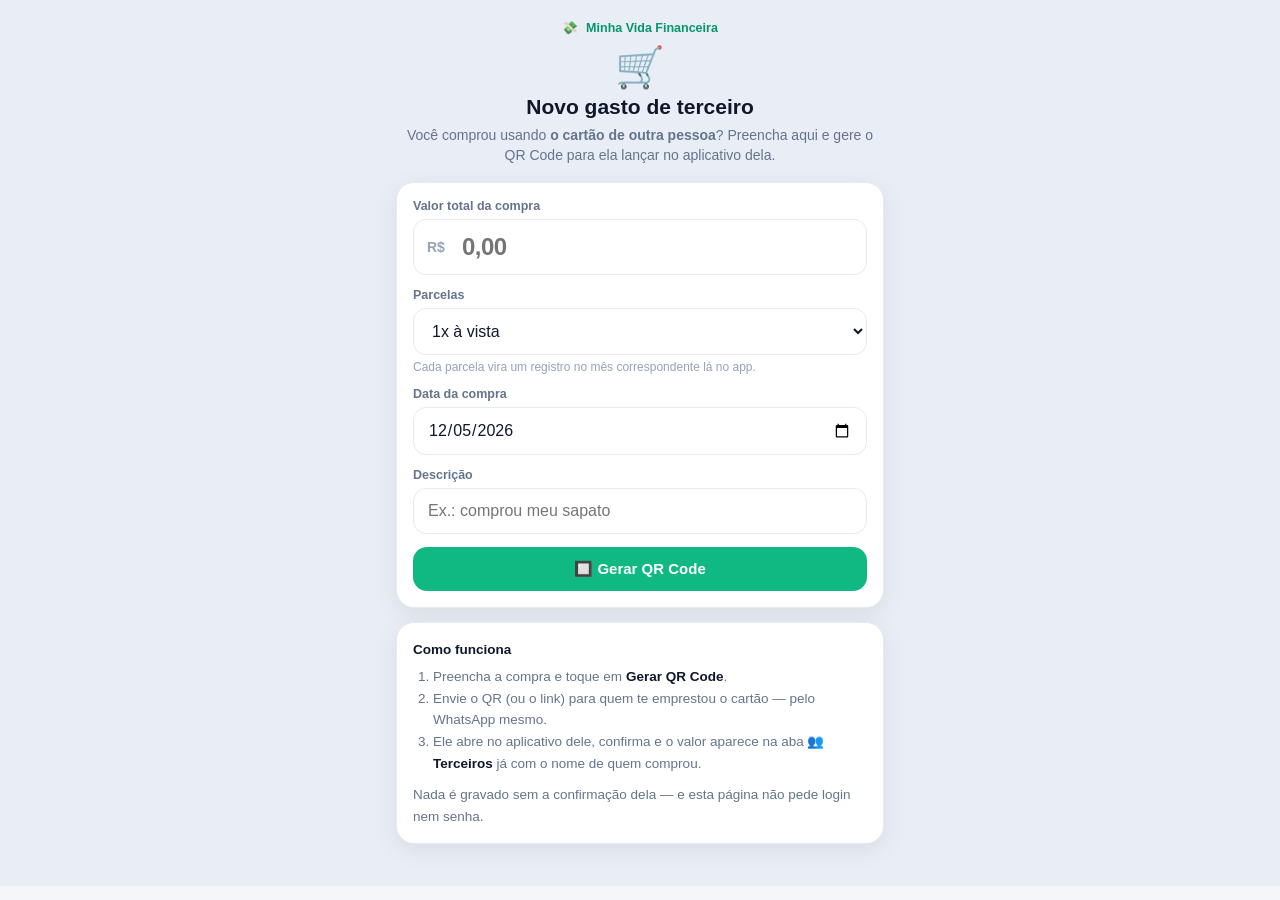
==== terceiro.html @ 0af7c358 "v1.9.0: gasto de terceiro por QR Code ou link Pagina publica terceiro.html gera QR/link com valor, p" ====
<!DOCTYPE html>
<html lang="pt-BR">
<head>
<meta charset="utf-8">
<!-- interactive-widget: teclado não cobre o formulário -->
<meta name="viewport" content="width=device-width, initial-scale=1, viewport-fit=cover, maximum-scale=1, interactive-widget=resizes-content">
<meta name="color-scheme" content="light">
<meta name="theme-color" content="#10b981">
<meta name="robots" content="noindex, nofollow">
<meta name="description" content="Gere o QR Code de um gasto feito no cartão de outra pessoa para ela lançar no app dela.">
<title>Novo gasto de terceiro · Minha Vida Financeira</title>
<link rel="icon" href="icon.svg" type="image/svg+xml">
<link rel="apple-touch-icon" href="apple-touch-icon.png">
<link rel="stylesheet" href="styles.css">
<style>
  /* página pública (sem login) — coluna única estilo app */
  #tg { max-width: 520px; margin: 0 auto; padding: 20px 16px calc(env(safe-area-inset-bottom, 0px) + 30px); }
  #tg .hd { text-align: center; margin-bottom: 16px; }
  #tg .hd .big { font-size: 40px; line-height: 1; }
  #tg .hd h1 { font-size: 21px; margin: 8px 0 6px; }
  #tg .hd p { font-size: 14px; color: var(--ink-2); margin: 0; line-height: 1.45; }
  #tg .card + .card { margin-top: 14px; }
  #tg .qr-img { text-align: center; padding: 6px 0 2px; }
  #tg .qr-img img { width: 100%; max-width: 250px; height: auto; image-rendering: pixelated; border-radius: 12px; }
  #tg .qr-resumo { text-align: center; font-weight: 700; margin: 6px 0 12px; }
  #tg .qr-btns { display: grid; gap: 9px; }
  #tg .qr-btns .btn { width: 100%; text-decoration: none; text-align: center; display: block; }
  #tg .passos { font-size: 13.5px; color: var(--ink-2); line-height: 1.6; }
  #tg .passos b { color: var(--ink); }
  #tg .passos ol { margin: 6px 0 0; padding-left: 20px; }
  #tg .sec-title { font-size: 13px; font-weight: 800; color: var(--ink-2); text-transform: uppercase; letter-spacing: .4px; margin-bottom: 8px; }
  #tg .topo { display: flex; align-items: center; gap: 8px; justify-content: center; font-size: 12.5px; color: var(--ink-3); margin-bottom: 12px; }
  #tg .topo a { color: var(--brand-d); text-decoration: none; font-weight: 700; }
  #tg .ok { color: var(--brand-d); font-weight: 700; text-align: center; font-size: 13.5px; margin-top: 8px; min-height: 18px; }
</style>
</head>
<body>
<main id="tg">

  <div class="topo">💸 <a href="./">Minha Vida Financeira</a></div>

  <div class="hd">
    <div class="big">🛒</div>
    <h1>Novo gasto de terceiro</h1>
    <p>Você comprou usando <b>o cartão de outra pessoa</b>? Preencha aqui e gere o QR Code
       para ela lançar no aplicativo dela.</p>
  </div>

  <div class="card" style="padding:16px">
    <form id="tgForm">
      <div class="field">
        <label id="tgAmtLabel" for="v">Valor total da compra</label>
        <div class="amount-wrap"><span class="cur">R$</span>
          <input id="v" name="v" inputmode="decimal" placeholder="0,00" autocomplete="off" required>
        </div>
      </div>

      <div class="field">
        <label for="p">Parcelas</label>
        <select id="p" name="p"></select>
        <div class="seg seg-vmode" id="vmField" hidden>
          <label class="s-tot"><input type="radio" name="vmode" value="total" checked><span>Valor total</span></label>
          <label class="s-pc"><input type="radio" name="vmode" value="parc"><span>Valor da parcela</span></label>
        </div>
        <div class="hint strong" id="prev"></div>
        <div class="hint">Cada parcela vira um registro no mês correspondente lá no app.</div>
      </div>

      <div class="field">
        <label for="dt">Data da compra</label>
        <input type="date" id="dt" name="dt">
      </div>

      <div class="field">
        <label for="d">Descrição</label>
        <input id="d" name="d" maxlength="80" placeholder="Ex.: comprou meu sapato" autocomplete="off">
      </div>

      <button class="btn" type="submit" style="width:100%">🔲 Gerar QR Code</button>
    </form>
  </div>

  <div class="card" id="qrBox" hidden style="padding:16px">
    <div class="sec-title">QR Code gerado</div>
    <div class="qr-img" id="qrImg"></div>
    <div class="qr-resumo" id="qrResumo"></div>
    <div class="field"><label for="qrLinkOut">Link gerado</label>
      <input id="qrLinkOut" readonly value=""></div>
    <div class="qr-btns">
      <button class="btn" id="btShare" type="button">📤 Compartilhar</button>
      <button class="btn ghost" id="btZap" type="button">🟢 Enviar no WhatsApp</button>
      <button class="btn ghost" id="btCopy" type="button">📋 Copiar link</button>
      <a class="btn ghost" id="btSave" download="gasto-terceiro.png" href="#">⬇️ Salvar imagem do QR</a>
    </div>
    <div class="ok" id="qrOk"></div>
    <div class="hint" style="margin-top:10px">A pessoa aponta a câmera (ou abre o link), o aplicativo
      abre sozinho mostrando os dados e ela só confirma.</div>
  </div>

  <div class="card passos" style="padding:16px">
    <b>Como funciona</b>
    <ol>
      <li>Preencha a compra e toque em <b>Gerar QR Code</b>.</li>
      <li>Envie o QR (ou o link) para quem te emprestou o cartão — pelo WhatsApp mesmo.</li>
      <li>Ele abre no aplicativo dele, confirma e o valor aparece na aba
          <b>👥 Terceiros</b> já com o nome de quem comprou.</li>
    </ol>
    <div style="margin-top:10px">Nada é gravado sem a confirmação dela — e esta página não pede
      login nem senha.</div>
  </div>

</main>

<script src="qrcode.js"></script>
<script>
(function () {
  "use strict";

  /* mesma regra do app: dinheiro é SEMPRE inteiro em centavos */
  function parseMoney(s) {
    s = String(s == null ? "" : s).trim().replace(/R\$\s?/g, "");
    if (!s) return 0;
    if (s.includes(",")) s = s.replace(/\./g, "").replace(",", ".");
    s = s.replace(/[^\d.\-]/g, "");
    var n = parseFloat(s);
    return isNaN(n) ? 0 : Math.round(n * 100);
  }
  function fmt(cents) {
    return (cents / 100).toLocaleString("pt-BR", { style: "currency", currency: "BRL" });
  }
  function hoje() { return new Date().toISOString().slice(0, 10); }
  function dataBR(iso) {
    if (!/^\d{4}-\d{2}-\d{2}$/.test(iso || "")) return "";
    var p = iso.split("-");
    return p[2] + "/" + p[1] + "/" + p[0];
  }

  /* link do app dono dos dados: esta mesma página, sem "terceiro.html" */
  function baseApp() {
    return location.href.split("#")[0].split("?")[0].replace(/terceiro\.html$/, "");
  }

  var $ = function (s) { return document.querySelector(s); };
  var v = $("#v"), p = $("#p"), dt = $("#dt"), d = $("#d");
  var vmField = $("#vmField"), prev = $("#prev"), amtLabel = $("#tgAmtLabel");

  /* 1x a 24x — mesmo texto do app */
  var opts = "";
  for (var n = 1; n <= 24; n++) {
    opts += '<option value="' + n + '">' + n + "x " + (n > 1 ? "(mês a mês)" : "à vista") + "</option>";
  }
  p.innerHTML = opts;
  dt.value = hoje();

  function modo() {
    var r = document.querySelector('input[name="vmode"]:checked');
    return vmField.hidden ? "total" : (r ? r.value : "total");
  }
  function totalCents() {
    var bruto = parseMoney(v.value);
    var n = Number(p.value) || 1;
    if (n > 1 && modo() === "parc") return bruto * n;
    return bruto;
  }

  /* prévia idêntica à do aplicativo */
  function sync() {
    var n = Number(p.value) || 1;
    vmField.hidden = !(n > 1);
    amtLabel.textContent = n > 1 && modo() === "parc" ? "Valor da parcela" : "Valor total da compra";
    var bruto = parseMoney(v.value);
    if (!(n > 1)) { prev.textContent = ""; return; }
    if (modo() === "total") {
      var unit = Math.floor(bruto / n), resto = bruto - unit * n;
      prev.textContent = !bruto
        ? "Informe o total da compra — ele é dividido em " + n + "x"
        : n + "x de " + fmt(unit) + (resto ? " a " + fmt(unit + 1) : "") + " = " + fmt(bruto);
    } else {
      prev.textContent = !bruto ? "Informe o valor de cada parcela"
        : "Total da compra: " + fmt(bruto * n);
    }
  }
  v.addEventListener("input", sync);
  p.addEventListener("change", sync);
  document.addEventListener("change", function (e) {
    if (e.target && e.target.name === "vmode") sync();
  });
  sync();

  /* ---------------- QR ---------------- */
  var linkAtual = "", textoAtual = "", qrObj = null;

  function resumo(total, n, iso, desc) {
    return (desc ? desc + " · " : "") + fmt(total) + (n > 1 ? " em " + n + "x" : "") +
           " · " + dataBR(iso);
  }

  $("#tgForm").addEventListener("submit", function (e) {
    e.preventDefault();
    var total = totalCents();
    if (!(total > 0)) { v.focus(); return; }
    var n = Number(p.value) || 1;
    var iso = dt.value || hoje();
    var desc = String(d.value || "").trim().slice(0, 80);

    var qs = "?v=" + total + "&dt=" + encodeURIComponent(iso) +
             "&p=" + n + (desc ? "&d=" + encodeURIComponent(desc) : "");
    linkAtual = baseApp() + "#/receber" + qs;
    textoAtual = "Gasto de terceiro: " + resumo(total, n, iso, desc);

    try {
      qrObj = qrcode(0, "M");
      qrObj.addData(linkAtual);
      qrObj.make();
      $("#qrImg").innerHTML = qrObj.createImgTag(6, 10, "QR Code do gasto");
      $("#btSave").href = qrObj.createDataURL(10, 12);
    } catch (err) {
      $("#qrImg").innerHTML = "";
      $("#btSave").href = "#";
    }

    $("#qrResumo").textContent = resumo(total, n, iso, desc);
    $("#qrLinkOut").value = linkAtual;
    $("#qrBox").hidden = false;
    $("#qrOk").textContent = "";
    $("#qrBox").scrollIntoView({ behavior: "smooth", block: "start" });
  });

  function copiar(txt, ok) {
    var done = function () { $("#qrOk").textContent = ok; };
    if (navigator.clipboard && navigator.clipboard.writeText) {
      navigator.clipboard.writeText(txt).then(done, function () { reserva(txt, done); });
    } else reserva(txt, done);
  }
  function reserva(txt, done) {
    var ta = document.createElement("textarea");
    ta.value = txt;
    ta.style.cssText = "position:fixed;top:-999px;opacity:0";
    document.body.appendChild(ta);
    ta.select();
    try { document.execCommand("copy"); done(); } catch (e) { $("#qrOk").textContent = "Copie manualmente: " + txt; }
    document.body.removeChild(ta);
  }

  $("#btShare").addEventListener("click", function () {
    if (navigator.share) {
      navigator.share({ title: "Gasto de terceiro", text: textoAtual, url: linkAtual })
        .catch(function () {});
    } else {
      copiar(textoAtual + " " + linkAtual, "Link copiado ✓ — mande no WhatsApp");
    }
  });
  $("#btZap").addEventListener("click", function () {
    location.href = "https://wa.me/?text=" + encodeURIComponent(textoAtual + "\n" + linkAtual);
  });
  $("#btCopy").addEventListener("click", function () {
    copiar(linkAtual, "Link copiado ✓");
  });
  /* baixa a imagem do QR — o gerador devolve GIF, então converte em PNG
     (canvas não é bloqueado por data URL); se falhar, baixa o original */
  $("#btSave").addEventListener("click", function (e) {
    var gif = this.getAttribute("href");
    if (!gif || gif === "#") return e.preventDefault();
    e.preventDefault();
    var baixar = function (url, nome) {
      var a = document.createElement("a");
      a.href = url;
      a.download = nome;
      document.body.appendChild(a);
      a.click();
      document.body.removeChild(a);
    };
    var im = new Image();
    im.onload = function () {
      try {
        var cv = document.createElement("canvas");
        cv.width = im.width;
        cv.height = im.height;
        cv.getContext("2d").drawImage(im, 0, 0);
        baixar(cv.toDataURL("image/png"), "gasto-terceiro.png");
      } catch (err) {
        baixar(gif, "gasto-terceiro.gif");
      }
    };
    im.onerror = function () { baixar(gif, "gasto-terceiro.gif"); };
    im.src = gif;
  });
})();
</script>
</body>
</html>
---- styles.css ----
/* ===== Minha Vida Financeira — estilos (mobile-first) ===== */
:root {
  --bg: #f4f6fa;
  color-scheme: light; /* Samsung/Chrome: não aplicar modo escuro automático */
  --card: #ffffff;
  --ink: #0f172a;
  --ink-2: #64748b;
  --ink-3: #94a3b8;
  --line: #e6eaf2;
  --brand: #10b981;
  --brand-d: #059669;
  --brand-soft: #e7f8f2;
  --in: #16a34a;
  --in-soft: #eafaf0;
  --out: #e11d48;
  --out-soft: #fdeef2;
  --warn: #d97706;
  --warn-soft: #fef4e6;
  --blue: #2563eb;
  --blue-soft: #eaf1fe;
  --radius: 18px;
  --shadow: 0 6px 24px rgba(15, 23, 42, 0.07);
  --nav-h: 66px;
}

* { box-sizing: border-box; -webkit-tap-highlight-color: transparent; }

/* o atributo hidden precisa vencer o display das classes (ex.: .seg é flex
   e escondia só quando o elemento era filho de outro já escondido) */
[hidden] { display: none !important; }

html, body {
  margin: 0;
  padding: 0;
  background: var(--bg);
  color: var(--ink);
  font-family: -apple-system, BlinkMacSystemFont, "Segoe UI", Roboto, Arial, sans-serif;
  font-size: 16px;
  overscroll-behavior-y: none;
  -webkit-text-size-adjust: 100%;
}

button, input, select, textarea { font-family: inherit; font-size: inherit; color: inherit; }
button {
  cursor: pointer; border: none; background: none;
  touch-action: manipulation; /* elimina espera de zoom por duplo toque */
}

#app {
  max-width: 520px;
  margin: 0 auto;
  min-height: 100vh;
  min-height: 100dvh; /* acompanha a barra do Chrome que some ao rolar */
  position: relative;
}

#view {
  padding: 0 16px calc(var(--nav-h) + 90px);
  animation: fade .18s ease;
}
@keyframes fade { from { opacity: 0; transform: translateY(6px); } to { opacity: 1; transform: none; } }

/* ---------- cabeçalho ---------- */
.top {
  position: sticky;
  top: 0;
  z-index: 20;
  background: var(--bg);
  /* respeita a barra de status / furo da câmera no modo aplicativo */
  padding: max(16px, calc(env(safe-area-inset-top, 0px) + 10px)) 0 8px;
  display: flex;
  align-items: center;
  justify-content: space-between;
  gap: 10px;
}
.top h1 { font-size: 20px; margin: 0; letter-spacing: -.3px; }
.top .sub { font-size: 12.5px; color: var(--ink-2); margin-top: 2px; }
.top > div:first-child { min-width: 0; }
.top > div:last-child { flex-shrink: 0; }

.month-nav {
  display: flex;
  align-items: center;
  gap: 4px;
  background: var(--card);
  border: 1px solid var(--line);
  border-radius: 999px;
  padding: 4px;
  box-shadow: var(--shadow);
}
.month-nav button {
  width: 30px; height: 30px;
  border-radius: 50%;
  color: var(--ink-2);
  font-size: 16px;
  display: grid; place-items: center;
  position: relative;
}
/* área de toque de 44px sem mudar o visual */
.month-nav button::after { content: ""; position: absolute; inset: -7px; }
.month-nav button:active { background: var(--line); }
.month-nav .mlabel {
  font-size: 13.5px; font-weight: 600;
  min-width: 96px; text-align: center;
  text-transform: capitalize;
}
.month-nav .lb-short { display: none; }

.icon-btn {
  width: 38px; height: 38px;
  border-radius: 12px;
  background: var(--card);
  border: 1px solid var(--line);
  display: grid; place-items: center;
  font-size: 17px;
  box-shadow: var(--shadow);
}

/* ---------- cartões / blocos ---------- */
.card {
  background: var(--card);
  border: 1px solid var(--line);
  border-radius: var(--radius);
  padding: 16px;
  box-shadow: var(--shadow);
  margin-bottom: 12px;
}
.card.pad0 { padding: 0; overflow: hidden; }

.hero {
  background: linear-gradient(135deg, #0f172a, #1e293b);
  color: #fff;
  border: none;
  border-radius: 22px;
  padding: 20px;
  position: relative;
  overflow: hidden;
}
.hero::after {
  content: "";
  position: absolute;
  right: -40px; top: -50px;
  width: 160px; height: 160px;
  border-radius: 50%;
  background: rgba(16, 185, 129, .28);
  filter: blur(6px);
}
.hero .label { font-size: 12.5px; opacity: .75; text-transform: uppercase; letter-spacing: .8px; }
.hero .value { font-size: 34px; font-weight: 700; margin-top: 6px; letter-spacing: -1px; }
.hero .value.neg { color: #fda4af; }
.hero .carry {
  font-size: 12.5px;
  opacity: .85;
  margin-top: 7px;
  position: relative;
  z-index: 1;
}
.hero .carry .ini { opacity: .7; margin-left: 4px; }
.hero .row .v.neg { color: #fda4af; }
.hero .row { display: flex; gap: 14px; margin-top: 16px; position: relative; z-index: 1; }
.hero .row > div {
  flex: 1;
  background: rgba(255, 255, 255, .10);
  border-radius: 12px;
  padding: 9px 11px;
}
.hero .row .k { font-size: 12px; opacity: .8; display: flex; align-items: center; gap: 5px; }
.hero .row .v { font-size: 15.5px; font-weight: 700; margin-top: 3px; }
/* v1.6.5: terceiros — quanto falta receber somando todos os meses */
.hero .hero-geral {
  font-size: 12.5px;
  opacity: .85;
  margin-top: 12px;
  padding-top: 9px;
  border-top: 1px solid rgba(255, 255, 255, .18);
  position: relative;
  z-index: 1;
}
.dot { width: 8px; height: 8px; border-radius: 50%; display: inline-block; }
.dot.g { background: #34d399; }
.dot.r { background: #fb7185; }
.dot.y { background: #fbbf24; }
.dot.b { background: #60a5fa; }

.grid3 { display: grid; grid-template-columns: repeat(3, 1fr); gap: 10px; margin-bottom: 12px; }
.mini {
  background: var(--card);
  border: 1px solid var(--line);
  border-radius: 16px;
  padding: 12px;
  box-shadow: var(--shadow);
}
.mini .k { font-size: 11.5px; color: var(--ink-2); display: flex; align-items: center; gap: 5px; }
.mini .v { font-size: 15px; font-weight: 700; margin-top: 5px; word-break: break-word; }
.mini.ok .v { color: var(--in); }
.mini.bad .v { color: var(--out); }
.mini.warn .v { color: var(--warn); }

.sec-title {
  display: flex; align-items: center; justify-content: space-between;
  font-size: 13px; font-weight: 700; color: var(--ink-2);
  text-transform: uppercase; letter-spacing: .7px;
  margin: 18px 2px 8px;
}
.sec-title a, .sec-title button { color: var(--brand-d); font-size: 13px; font-weight: 600; text-transform: none; letter-spacing: 0; }

/* ---------- lista de lançamentos ---------- */
.day-group { margin-bottom: 6px; }
.day-label {
  font-size: 12px; color: var(--ink-3); font-weight: 600;
  margin: 12px 4px 6px; text-transform: capitalize;
}
.rows { background: var(--card); border: 1px solid var(--line); border-radius: 16px; overflow: hidden; box-shadow: var(--shadow); }
.row-item {
  display: flex; align-items: center; gap: 12px;
  padding: 12px 14px;
  border-bottom: 1px solid var(--line);
  width: 100%;
  text-align: left;
}
.row-item:last-child { border-bottom: none; }
.row-item:active { background: #f8fafc; }
.row-ico {
  width: 40px; height: 40px; border-radius: 12px;
  background: var(--bg);
  display: grid; place-items: center; font-size: 19px;
  flex-shrink: 0;
}
.row-mid { flex: 1; min-width: 0; }
.row-mid .t { font-size: 15px; font-weight: 600; white-space: nowrap; overflow: hidden; text-overflow: ellipsis; }
.row-mid .s { font-size: 12.5px; color: var(--ink-2); margin-top: 2px; display: flex; gap: 6px; flex-wrap: wrap; align-items: center; }
.pill {
  font-size: 11px; font-weight: 700; padding: 3px 8px;
  border-radius: 999px; background: var(--bg); color: var(--ink-2);
  border: 1px solid var(--line); white-space: nowrap;
}
.pill.card-pill { background: var(--blue-soft); color: var(--blue); border-color: transparent; }
.pill.parcela { background: var(--warn-soft); color: var(--warn); border-color: transparent; }
.row-val { font-weight: 700; font-size: 15.5px; white-space: nowrap; }
.row-val.in { color: var(--in); }
.row-val.out { color: var(--ink); }

/* ---------- cartões de crédito ---------- */
.cc {
  border-radius: 18px;
  padding: 16px;
  color: #fff;
  margin-bottom: 12px;
  position: relative;
  overflow: hidden;
  box-shadow: var(--shadow);
}
.cc .nm { font-weight: 700; font-size: 16px; }
.cc .num { font-size: 13px; opacity: .85; letter-spacing: 2px; margin-top: 2px; }
.cc .inv { font-size: 26px; font-weight: 700; margin-top: 14px; letter-spacing: -.5px; }
.cc .inv small { font-size: 11.5px; font-weight: 600; opacity: .8; display: block; text-transform: uppercase; letter-spacing: .7px; }
.cc .meta { display: flex; gap: 16px; margin-top: 12px; font-size: 12.5px; opacity: .92; }
.cc .meta b { display: block; font-size: 14px; }
.cc-actions { position: absolute; top: 14px; right: 14px; display: flex; gap: 6px; }
.cc-actions button {
  width: 30px; height: 30px; border-radius: 9px;
  background: rgba(255,255,255,.18); color: #fff; font-size: 14px;
  display: grid; place-items: center;
  position: relative;
}
.cc-actions button::after { content: ""; position: absolute; inset: -7px; }
.bar { height: 7px; border-radius: 99px; background: rgba(255,255,255,.25); margin-top: 12px; overflow: hidden; }
.bar > i { display: block; height: 100%; background: #fff; border-radius: 99px; }
.bar-lbl { font-size: 11.5px; opacity: .85; margin-top: 6px; }

/* ---------- terceiros ---------- */
.chips { display: flex; gap: 8px; margin: 4px 0 12px; overflow-x: auto; padding-bottom: 2px; }
.chip {
  padding: 8px 15px; border-radius: 999px;
  background: var(--card); border: 1px solid var(--line);
  font-size: 13px; font-weight: 600; color: var(--ink-2); white-space: nowrap;
  min-height: 38px; display: inline-flex; align-items: center;
}
.chip.active { background: var(--ink); color: #fff; border-color: var(--ink); }

.td-item { display: flex; align-items: center; gap: 12px; padding: 13px 14px; border-bottom: 1px solid var(--line); }
.td-item:last-child { border-bottom: none; }
.avatar {
  width: 42px; height: 42px; border-radius: 50%;
  background: var(--brand-soft); color: var(--brand-d);
  display: grid; place-items: center; font-weight: 700; font-size: 16px;
  flex-shrink: 0; text-transform: uppercase;
}
.avatar.paid { background: var(--bg); color: var(--ink-3); }
.status-open { color: var(--warn); font-weight: 700; }
.status-paid { color: var(--in); font-weight: 700; }
.check {
  width: 34px; height: 34px; border-radius: 50%;
  border: 2px solid var(--line); display: grid; place-items: center;
  color: var(--ink-3); font-size: 15px; flex-shrink: 0;
  position: relative;
}
.check::after { content: ""; position: absolute; inset: -6px; }
.check.done { background: var(--in); border-color: var(--in); color: #fff; }

/* ---------- botões ---------- */
.btn {
  display: inline-flex; align-items: center; justify-content: center; gap: 8px;
  background: var(--brand); color: #fff;
  font-weight: 700; font-size: 15px;
  padding: 13px 18px; border-radius: 14px; width: 100%;
}
.btn:active { background: var(--brand-d); }
.btn.ghost { background: var(--card); color: var(--ink); border: 1px solid var(--line); }
.btn.danger { background: var(--out-soft); color: var(--out); }
.btn.small { padding: 9px 14px; font-size: 13.5px; width: auto; border-radius: 11px; }

#fab {
  position: fixed;
  /* 10px mínimos para a barra de gestos do One UI (que às vezes não reporta inset) */
  bottom: calc(var(--nav-h) + 18px + max(env(safe-area-inset-bottom, 0px), 10px));
  /* canto inferior direito da coluna (max 520px), ou da tela se for mais estreita */
  left: min(calc(50% + 186px), calc(100% - 74px));
  width: 58px; height: 58px;
  border-radius: 50%;
  background: var(--brand);
  color: #fff;
  display: grid; place-items: center;
  box-shadow: 0 10px 26px rgba(16, 185, 129, .45);
  z-index: 30;
  transition: transform .15s ease, opacity .15s;
}
#fab:active { transform: scale(.94); }
#fab[hidden] { display: none; }

/* ---------- navegação inferior ---------- */
#tabbar {
  position: fixed;
  bottom: 0; left: 50%; transform: translateX(-50%);
  width: 100%; max-width: 520px;
  height: calc(var(--nav-h) + max(env(safe-area-inset-bottom, 0px), 10px));
  padding-bottom: max(env(safe-area-inset-bottom, 0px), 10px);
  background: rgba(255,255,255,.94);
  backdrop-filter: blur(12px);
  border-top: 1px solid var(--line);
  display: flex;
  z-index: 40;
}
#tabbar button {
  flex: 1;
  display: flex; flex-direction: column; align-items: center; justify-content: center;
  gap: 3px;
  color: var(--ink-3);
  font-size: 11px; font-weight: 600;
  padding-top: 6px;
}
#tabbar .ico { font-size: 20px; line-height: 1; filter: grayscale(1); opacity: .6; }
#tabbar button.active { color: var(--brand-d); }
#tabbar button.active .ico { filter: none; opacity: 1; }

/* ---------- modal / sheet ---------- */
#modal-root:empty { display: none; }
.sheet-back {
  position: fixed; inset: 0;
  background: rgba(15, 23, 42, .45);
  z-index: 50;
  animation: fade .15s ease;
}
.sheet {
  position: fixed;
  left: 50%; bottom: 0; transform: translateX(-50%);
  width: 100%; max-width: 520px;
  background: var(--bg);
  border-radius: 24px 24px 0 0;
  z-index: 51;
  max-height: 92vh;
  max-height: 92dvh;
  overflow-y: auto;
  -webkit-overflow-scrolling: touch;
  padding: 8px 18px calc(24px + max(env(safe-area-inset-bottom, 0px), 10px));
  animation: up .22s cubic-bezier(.2, .8, .3, 1);
}
@keyframes up { from { transform: translate(-50%, 30px); opacity: .4; } to { transform: translate(-50%, 0); opacity: 1; } }
.grab { width: 42px; height: 5px; border-radius: 99px; background: var(--line); margin: 8px auto 12px; }
.sheet h2 { font-size: 18px; margin: 0 0 14px; }

.field { margin-bottom: 13px; }
.field > label { display: block; font-size: 12.5px; font-weight: 700; color: var(--ink-2); margin-bottom: 6px; }
.field input, .field select, .field textarea {
  width: 100%;
  background: var(--card);
  border: 1.5px solid var(--line);
  border-radius: 13px;
  padding: 13px 14px;
  outline: none;
}
.field input:focus, .field select:focus, .field textarea:focus { border-color: var(--brand); }
.field textarea { min-height: 70px; resize: vertical; }
.field .hint { font-size: 12px; color: var(--ink-3); margin-top: 5px; }
.row2 { display: grid; grid-template-columns: 1fr 1fr; gap: 10px; }
.row3 { display: grid; grid-template-columns: 1fr 1fr 1fr; gap: 10px; }

.seg {
  display: flex;
  background: var(--card);
  border: 1.5px solid var(--line);
  border-radius: 14px;
  padding: 4px;
  gap: 4px;
  margin-bottom: 13px;
}
.seg label { flex: 1; }
.seg input { display: none; }
.seg span {
  display: block; text-align: center;
  padding: 10px 6px; border-radius: 10px;
  font-weight: 700; font-size: 14px; color: var(--ink-2);
}
.seg input:checked + span { color: #fff; }
.seg .s-in input:checked + span { background: var(--in); }
.seg .s-out input:checked + span { background: var(--out); }

.amount-wrap { position: relative; }
.amount-wrap .cur {
  position: absolute; left: 14px; top: 50%; transform: translateY(-50%);
  color: var(--ink-3); font-weight: 700; font-size: 14px;
}
.amount-wrap input {
  padding-left: 48px;
  font-size: 24px; font-weight: 700;
  letter-spacing: -.5px;
}

.form-actions { display: flex; gap: 10px; margin-top: 6px; }
.form-actions .btn { flex: 1; }
/* diálogo com 3 botões (só esta parcela × compra inteira × cancelar) */
.form-actions.dupla { flex-wrap: wrap; }
.form-actions.dupla .btn { flex: 1 1 45%; }

/* ---------- relatórios ---------- */
.chart {
  display: flex; align-items: flex-end; gap: 8px;
  height: 170px; padding-top: 8px;
}
.chart .col { flex: 1; display: flex; flex-direction: column; align-items: center; height: 100%; justify-content: flex-end; }
.chart .bars { display: flex; gap: 4px; align-items: flex-end; height: 100%; width: 100%; justify-content: center; }
.chart .b { width: 12px; border-radius: 6px 6px 3px 3px; min-height: 3px; }
.chart .b.in { background: var(--in); }
.chart .b.out { background: var(--out); }
.chart .cl { font-size: 11px; color: var(--ink-3); margin-top: 7px; }
.legend { display: flex; gap: 14px; font-size: 12px; color: var(--ink-2); margin-top: 6px; }

.cat-row { margin-bottom: 12px; }
.cat-row .top-l { display: flex; justify-content: space-between; font-size: 13.5px; margin-bottom: 6px; }
.cat-row .top-l b { font-weight: 600; }
.track { height: 9px; background: var(--bg); border-radius: 99px; overflow: hidden; }
.track > i { display: block; height: 100%; border-radius: 99px; background: var(--brand); }
.cat-row .bar-ico { margin-right: 6px; }

.stat-list .s { display: flex; justify-content: space-between; padding: 11px 0; border-bottom: 1px solid var(--line); font-size: 14px; }
.stat-list .s:last-child { border-bottom: none; }
.stat-list .s span { color: var(--ink-2); }
.stat-list .s b { font-weight: 700; }

/* ---------- estados vazios ---------- */
.empty {
  text-align: center;
  padding: 42px 20px;
  color: var(--ink-2);
}
.empty .big { font-size: 44px; margin-bottom: 10px; }
.empty h3 { margin: 0 0 6px; color: var(--ink); font-size: 16.5px; }
.empty p { margin: 0 0 18px; font-size: 14px; line-height: 1.5; }

/* ---------- toast ---------- */
#toast {
  position: fixed;
  bottom: calc(var(--nav-h) + 84px);
  left: 50%; transform: translateX(-50%) translateY(12px);
  background: var(--ink); color: #fff;
  padding: 11px 18px; border-radius: 12px;
  font-size: 14px; font-weight: 600;
  opacity: 0; pointer-events: none;
  transition: .22s;
  z-index: 60;
  max-width: 90%;
  text-align: center;
}
#toast.show { opacity: 1; transform: translateX(-50%) translateY(0); pointer-events: auto; }

/* ---------- versão do app ---------- */
.top .ver {
  display: inline-block;
  margin-left: 8px;
  padding: 2px 8px;
  border-radius: 99px;
  background: var(--card);
  border: 1px solid var(--line);
  color: var(--ink-3);
  font-size: 11.5px;
  font-weight: 700;
  letter-spacing: .2px;
  vertical-align: 3px;
}
.app-version {
  text-align: center;
  font-size: 12px;
  color: var(--ink-3);
  padding: 16px 0 4px;
}
#update-bar {
  position: fixed;
  left: 50%;
  bottom: calc(var(--nav-h) + 14px);
  transform: translateX(-50%);
  z-index: 70;
  display: flex;
  align-items: center;
  gap: 10px;
  background: var(--ink);
  color: #fff;
  font-size: 13.5px;
  padding: 10px 12px 10px 16px;
  border-radius: 14px;
  box-shadow: 0 8px 24px rgba(15, 23, 42, .28);
  max-width: calc(100% - 24px);
}
#update-bar b { font-weight: 700; }
#update-bar button {
  border: 0;
  background: #4ade80;
  color: #052e16;
  font-weight: 700;
  font-size: 13px;
  padding: 7px 14px;
  border-radius: 10px;
  cursor: pointer;
}

.kv { display: flex; justify-content: space-between; padding: 9px 0; font-size: 14px; border-bottom: 1px dashed var(--line); }
.kv:last-child { border-bottom: none; }
.kv span { color: var(--ink-2); }
.kv b { font-weight: 700; }
.kv b.g { color: var(--in); }
.kv b.r { color: var(--out); }

.settings-list button {
  width: 100%; display: flex; align-items: center; gap: 12px;
  padding: 14px 4px; border-bottom: 1px solid var(--line);
  font-size: 15px; text-align: left;
}
.settings-list button:last-child { border-bottom: none; }
.settings-list .arrow { margin-left: auto; color: var(--ink-3); }
.settings-list.danger { margin-top: 14px; border: 1px solid var(--out-soft); border-radius: 14px; padding: 0 12px; background: var(--out-soft); }
.settings-list.danger button { color: var(--out); font-weight: 600; }

/* ---------- cartão de backup ---------- */
.bk { padding: 15px; }
.bk-resumo { font-size: 14px; font-weight: 600; }
.bk-ultimo { font-size: 12.5px; color: var(--ink-2); margin-top: 4px; }
.bk-ultimo span { color: var(--ink-3); }
.bk-ultimo.warn { color: var(--warn); font-weight: 700; }
.bk-ultimo.warn span { color: var(--warn); opacity: .85; }
.bk-btns { display: flex; gap: 10px; margin-top: 13px; }
.bk-btns .btn { flex: 1; }
.bk-dica { font-size: 12px; color: var(--ink-3); margin-top: 11px; line-height: 1.5; }
.bk-dica b { color: var(--ink-2); }

.tag-list { display: flex; flex-wrap: wrap; gap: 8px; }
.tag {
  display: inline-flex; align-items: center; gap: 6px;
  background: var(--card); border: 1px solid var(--line);
  padding: 7px 10px; border-radius: 999px; font-size: 13px;
}
.tag button { color: var(--out); font-weight: 700; line-height: 1; }

/* ---------- telas estreitas (zoom/tamanho de tela do Galaxy) ----------
   O S20 FE roda com ~412px de largura; se você aumentar o "tamanho da tela"
   nas configurações do celular, ele cai para 360-380px — daí este bloco. */
@media (max-width: 400px) {
  #view { padding-left: 12px; padding-right: 12px; }
  .top { padding-left: 0; padding-right: 0; }
  .top h1 { font-size: 19px; }
  .month-nav { padding: 3px; }
  .month-nav button { width: 28px; height: 28px; }
  .month-nav .mlabel { min-width: 58px; font-size: 13px; }
  .month-nav .lb-full { display: none; }
  .month-nav .lb-short { display: inline; }
  .hero { padding: 17px; }
  .hero .value { font-size: 30px; }
  .hero .row { gap: 8px; margin-top: 13px; }
  .hero .row > div { padding: 8px 9px; }
  .hero .row .v { font-size: 14.5px; }
  .grid3 { gap: 8px; }
  .mini { padding: 10px; }
  .mini .v { font-size: 14.5px; }
  .card { padding: 14px; }
  .row-item { padding: 12px; gap: 10px; }
  .row-val { font-size: 15px; }
  .cc .inv { font-size: 24px; }
  .sheet { padding-left: 14px; padding-right: 14px; }
}

@media (min-width: 521px) {
  body { background: #e9edf5; }
  #app { box-shadow: 0 0 60px rgba(15,23,42,.10); min-height: 100vh; }
}

/* =====================================================================
   v1.3.0 — ORÇAMENTO, CONTAS FIXAS E BLOQUEIO
   ===================================================================== */

/* --- orçamento por categoria --- */
.orc-valor { font-weight: 700; font-size: 13px; }
.orc-valor.quase { color: var(--warn); }
.orc-valor.estourou { color: var(--out); }
.orc-dica { font-size: 11.5px; color: var(--ink-3); margin-top: 5px; line-height: 1.4; }
.orc-dica.quase { color: var(--warn); }
.orc-dica.estourou { color: var(--out); font-weight: 600; }
.field.orc-linha { display: flex; align-items: center; justify-content: space-between; gap: 12px; padding: 7px 0; border-bottom: 1px dashed var(--line); }
.field.orc-linha:last-of-type { border-bottom: none; }
.field.orc-linha label { font-size: 13.5px; font-weight: 600; color: var(--ink-2); flex: 1; }
.field.orc-linha .amount-wrap { width: 148px; flex: none; }
.field.orc-linha .amount-wrap input { font-size: 16px; padding: 9px 10px 9px 34px; height: auto; }

/* --- contas fixas --- */
.rec-item { display: flex; align-items: center; gap: 11px; padding: 12px 12px 12px 14px; border-bottom: 1px solid var(--line); }
.rec-item:last-child { border-bottom: none; }
.rec-item .row-mid { flex: 1; min-width: 0; }
.rec-item .row-mid .t { font-size: 14.5px; font-weight: 600; overflow: hidden; text-overflow: ellipsis; white-space: nowrap; }
.rec-item .row-mid .s { font-size: 12px; color: var(--ink-3); margin-top: 3px; display: flex; align-items: center; gap: 7px; flex-wrap: wrap; }
.rec-del { flex: none; width: 44px; height: 44px; border: none; background: none; color: var(--ink-3); font-size: 24px; line-height: 1; border-radius: 50%; cursor: pointer; }
.rec-del:active { background: #f2f4f9; color: var(--out); }

/* --- textos de folha (sheet) --- */
.sheet-intro { font-size: 13.5px; color: var(--ink-2); line-height: 1.55; margin: -4px 0 14px; }

/* =====================================================================
   BLOQUEIO DO APP
   ===================================================================== */
.lock { position: fixed; inset: 0; z-index: 95; background: var(--bg); display: flex; align-items: center; justify-content: center; padding: 24px; overscroll-behavior: contain; }
.lock-box { width: 100%; max-width: 330px; text-align: center; }
.lock-box.shake { animation: shake .4s; }
@keyframes shake { 0%,100% { transform: translateX(0); } 25% { transform: translateX(-9px); } 50% { transform: translateX(9px); } 75% { transform: translateX(-5px); } }
.lock-ico { font-size: 44px; line-height: 1; margin-bottom: 10px; }
.lock-box h2 { font-size: 18px; margin: 0 0 6px; }
.lock-msg { font-size: 13px; color: var(--ink-3); margin-bottom: 16px; }
.pin-dots { display: flex; justify-content: center; gap: 13px; margin-bottom: 10px; min-height: 16px; }
.pin-dots i { width: 13px; height: 13px; border-radius: 50%; background: #d9dfeb; display: block; }
.pin-dots i.on { background: var(--brand); transform: scale(1.12); }
.lock-err { font-size: 13px; color: var(--out); font-weight: 600; min-height: 18px; margin-bottom: 6px; }
.keypad { display: grid; grid-template-columns: repeat(3, 1fr); gap: 11px; max-width: 268px; margin: 0 auto; }
.keypad button { height: 56px; border: none; border-radius: 16px; background: #fff; box-shadow: 0 1px 3px rgba(15,23,42,.12); font-size: 21px; font-weight: 600; color: var(--ink); cursor: pointer; touch-action: manipulation; -webkit-tap-highlight-color: transparent; }
.keypad button:active { background: var(--brand); color: #fff; transform: scale(.96); }
.keypad .kp-bio { font-size: 22px; }
.keypad .kp-bio.hide { visibility: hidden; }
.lock-rec-link { margin-top: 18px; background: none; border: none; color: var(--ink-3); font-size: 13px; text-decoration: underline; cursor: pointer; padding: 8px; }
.lock-rec { margin-top: 6px; }
.lock-rec .lock-msg { margin-bottom: 10px; }
.lock-rec-form { display: flex; gap: 8px; }
.lock-rec-form input { flex: 1; min-width: 0; text-transform: uppercase; letter-spacing: 2px; text-align: center; font-weight: 700; }
.lock-rec-form .btn { flex: none; }
.rec-code { text-align: center; font-size: 30px; font-weight: 800; letter-spacing: 7px; color: var(--brand-d); background: var(--brand-soft); border: 1px dashed var(--brand); border-radius: 14px; padding: 16px 10px; margin: 6px 0 4px; }
.btn.small { padding: 10px 14px; font-size: 13.5px; }

/* v1.4.0 — entradas por categoria no relatório */
.cat-row.cat-in .track > i { background: var(--in); }

/* v1.5.0 — contas com saldo separado */
.acc-row { display: flex; align-items: center; justify-content: space-between; gap: 12px; padding: 13px 16px; border-bottom: 1px solid var(--line); font-size: 15px; }
.acc-row .ai { font-weight: 600; color: var(--ink-2); min-width: 0; overflow: hidden; text-overflow: ellipsis; white-space: nowrap; }
.acc-row b { font-size: 15.5px; font-weight: 700; flex: none; }
.acc-row b.neg { color: var(--out); }
.acc-row.total { border-bottom: none; background: var(--bg); font-weight: 700; }
.acc-row.total b { color: var(--brand); }
.acc-mov { padding: 9px 16px 13px; font-size: 12.5px; color: var(--ink-3); background: var(--bg); border-top: 1px dashed var(--line); }
.acc-linha { gap: 8px; }
.acc-linha .ai { font-size: 17px; flex: none; }
.acc-linha .acc-name { flex: 1; min-width: 0; font-weight: 600; }
.acc-linha .rec-del { margin-right: -10px; }
.seg .s-mv input:checked + span { background: var(--brand); }
.seg .s-rd input:checked + span { background: var(--in); }

/* v1.6.0 — login obrigatório + conta na nuvem */
body.nao-logado #app { display: none; }
#login-root { position: fixed; inset: 0; z-index: 90; background: var(--bg); overflow-y: auto; -webkit-overflow-scrolling: touch; }
#login-root:empty { display: none; background: none; }
.login-box {
  min-height: 100%;
  display: flex;
  flex-direction: column;
  justify-content: center;
  padding: 30px 22px calc(26px + env(safe-area-inset-bottom));
  max-width: 440px;
  margin: 0 auto;
}
.login-logo { width: 62px; height: 62px; display: block; margin: 0 auto 14px; }
.login-box h1 { font-size: 21px; text-align: center; margin: 0 0 8px; letter-spacing: -0.2px; }
.login-sub { text-align: center; color: var(--ink-2); font-size: 14.5px; line-height: 1.5; margin: 0 0 22px; }
.btn-google {
  width: 100%;
  display: flex;
  align-items: center;
  justify-content: center;
  gap: 10px;
  background: var(--card);
  color: var(--ink);
  border: 1.5px solid var(--line);
  font-weight: 600;
}
.btn-google .g-ico { color: #4285f4; font-weight: 800; font-size: 18px; }
.login-div { display: flex; align-items: center; gap: 12px; margin: 18px 0 14px; color: var(--ink-3); font-size: 13px; }
.login-div::before, .login-div::after { content: ""; height: 1px; background: var(--line); flex: 1; }
.login-box input[type="email"], .login-box input[type="password"] {
  width: 100%;
  padding: 13px 14px;
  margin-bottom: 10px;
  border: 1.5px solid var(--line);
  border-radius: 13px;
  background: var(--card);
  font-size: 16px; /* >=16px: o Chrome não dá zoom automático no campo */
  outline: none;
}
.login-box input:focus { border-color: var(--brand); }
.login-btns { display: flex; gap: 10px; }
.login-btns .btn { flex: 1; }
.login-err { color: var(--out); font-size: 13.5px; min-height: 17px; margin: 2px 0 6px; text-align: center; line-height: 1.35; }
.login-link { display: block; text-align: center; margin-top: 18px; font-size: 13px; color: var(--ink-3); text-decoration: none; }
.conta-email { font-weight: 600; font-size: 15px; word-break: break-all; }
.conta-sync { font-size: 13px; color: var(--brand-d); margin-top: 2px; }
.conta-acoes { display: flex; gap: 10px; }
.conta-acoes .btn { flex: 1; }

/* ============ v1.6.1: seletor "valor total / valor da parcela" ============ */
.seg-vmode { margin-top: 8px; }
.seg-vmode .s-tot input:checked + span { background: var(--brand); }
.seg-vmode .s-pc input:checked + span { background: var(--ink-2); }
#parcPreview { min-height: 17px; }
.hint.strong { font-weight: 600; color: var(--ink); }

/* ---------- Terceiros: menu de visão + linhas por pessoa ---------- */
.td-menu { margin: 2px 0 12px; }
.td-menu select { font-weight: 600; }
.td-item.td-pessoa { width: 100%; text-align: left; background: none; }
.td-item.td-pessoa:active { background: var(--bg); }
.td-pessoa .arrow { color: var(--ink-3); font-size: 20px; font-weight: 700; }
.td-pessoa-val { text-align: right; flex-shrink: 0; }
.td-total-lbl { font-size: 11px; color: var(--ink-3); margin-top: 1px; }

/* ---------- Ajustes: barra deslizante de tamanho da tela ---------- */
.escala-field { margin-top: 4px; }
.escala-row { display: flex; align-items: center; gap: 10px; }
.escala-lbl { font-size: 13px; font-weight: 700; color: var(--ink-2); flex-shrink: 0; }
.escala-row input[type="range"] {
  flex: 1;
  min-width: 0;
  -webkit-appearance: none;
  appearance: none;
  height: 6px;
  border-radius: 999px;
  background: var(--line);
  outline: none;
  padding: 0;
  border: none;
}
.escala-row input[type="range"]::-webkit-slider-thumb {
  -webkit-appearance: none;
  appearance: none;
  width: 26px; height: 26px;
  border-radius: 50%;
  background: var(--brand);
  border: 3px solid #fff;
  box-shadow: var(--shadow);
  cursor: pointer;
}
.escala-row input[type="range"]::-moz-range-thumb {
  width: 22px; height: 22px;
  border-radius: 50%;
  background: var(--brand);
  border: 3px solid #fff;
  box-shadow: var(--shadow);
  cursor: pointer;
}
.escala-row input[type="range"]:focus-visible { box-shadow: 0 0 0 3px var(--brand-soft); }

/* ---------- aviso com botão "Desfazer" ---------- */
#toast { display: flex; align-items: center; gap: 10px; }
.toast-undo {
  background: rgba(255, 255, 255, 0.18);
  border: 1px solid rgba(255, 255, 255, 0.45);
  color: #fff;
  border-radius: 999px;
  padding: 5px 12px;
  font-size: 13px;
  font-weight: 700;
  white-space: nowrap;
  flex-shrink: 0;
}
.toast-undo:active { background: rgba(255, 255, 255, 0.32); }

/* ---------- "Esqueci minha senha" no login ---------- */
.login-forgot {
  display: block;
  width: 100%;
  background: none;
  border: none;
  margin-top: 12px;
  font-size: 13.5px;
  font-weight: 600;
  color: var(--blue);
  text-decoration: underline;
  cursor: pointer;
  padding: 6px;
}

/* ---------- busca dos lançamentos ---------- */
.busca-row {
  display: flex;
  align-items: center;
  gap: 8px;
  background: var(--card);
  border: 1.5px solid var(--line);
  border-radius: 13px;
  padding: 0 12px;
  margin: 2px 0 12px;
}
.busca-row:focus-within { border-color: var(--brand); }
.busca-ico { font-size: 15px; opacity: 0.7; flex-shrink: 0; }
.busca-row input {
  flex: 1;
  min-width: 0;
  border: none;
  background: none;
  outline: none;
  padding: 12px 0;
  font-size: 15px;
}
.busca-row input::-webkit-search-cancel-button { display: none; }
.busca-x {
  border: none;
  background: var(--line);
  width: 24px;
  height: 24px;
  border-radius: 50%;
  font-size: 16px;
  line-height: 1;
  color: var(--ink-2);
  flex-shrink: 0;
  padding: 0;
}

/* ============ v1.8.0: comparativo, agrupamento, QR e comparação ============ */
/* comparativo do mês no cartão do Painel */
.cmp {
  margin-top: 12px;
  font-size: 13.5px;
  line-height: 1.45;
  color: var(--ink-2);
  background: var(--bg);
  border: 1px solid var(--line);
  border-radius: 12px;
  padding: 9px 12px;
}
.cmp.ok { color: var(--in); border-color: rgba(22, 163, 74, 0.35); background: rgba(22, 163, 74, 0.08); }
.cmp.bad { color: var(--out); border-color: rgba(225, 29, 72, 0.35); background: rgba(225, 29, 72, 0.07); }
.cmp b { font-weight: 800; }

/* agrupar lançamentos: por dia × por categoria */
.agrup-row { display: flex; gap: 8px; margin: 0 0 12px; }
.agrup-btn {
  flex: 1;
  border: 1.5px solid var(--line);
  background: var(--card);
  color: var(--ink-2);
  border-radius: 999px;
  padding: 8px 10px;
  font-size: 13px;
  font-weight: 700;
}
.agrup-btn.active { background: var(--brand); border-color: var(--brand); color: #fff; }

/* rótulo do grupo quando a lista está por categoria */
.day-label.gl-cat {
  display: flex;
  justify-content: space-between;
  align-items: center;
  gap: 10px;
  text-transform: none;
}
.day-label.gl-cat .gl-val { color: var(--ink-2); font-weight: 700; }

/* terceiros: botão de marcar vários */
.td-massa { display: flex; justify-content: flex-end; margin: -2px 0 10px; }
.td-massa .btn { width: auto; }

/* receber gasto por QR Code ou link (v1.9.0) */
.td-receber { margin: -4px 0 12px; }
.td-receber .btn { width: 100%; }

/* relatórios: comparação de dois meses lado a lado */
.cmp-card { display: grid; grid-template-columns: 1fr 1fr; gap: 10px; }
.cmp-col {
  background: var(--card);
  border: 1.5px solid var(--line);
  border-radius: 14px;
  padding: 11px 12px;
}
.cmp-col .h {
  font-size: 12px;
  font-weight: 800;
  color: var(--ink-2);
  text-transform: uppercase;
  letter-spacing: 0.5px;
  margin-bottom: 7px;
}
.cmp-col .r {
  display: flex;
  justify-content: space-between;
  align-items: baseline;
  gap: 6px;
  font-size: 13.5px;
  padding: 3px 0;
}
.cmp-col .r span { color: var(--ink-3); }
.cmp-col .r b.in { color: var(--in); }
.cmp-col .r b.out { color: var(--out); }
.cmp-diff {
  margin-top: 10px;
  font-size: 14px;
  line-height: 1.45;
  font-weight: 600;
  color: var(--ink-2);
  background: var(--card);
  border: 1.5px solid var(--line);
  border-radius: 12px;
  padding: 10px 12px;
}
.cmp-diff.ok { color: var(--in); border-color: rgba(22, 163, 74, 0.35); }
.cmp-diff.bad { color: var(--out); border-color: rgba(225, 29, 72, 0.35); }
.cmp-diff b { font-weight: 800; }

/* subtítulo dentro de um cartão (detalhe da categoria) */
.sec-sub {
  font-size: 12px;
  font-weight: 700;
  color: var(--ink-3);
  text-transform: uppercase;
  letter-spacing: 0.5px;
  margin: 14px 2px 7px;
}

/* compartilhar: QR Code + link */
.share-card { text-align: center; }
.qr-img {
  display: block;
  margin: 4px auto 10px;
  border: 1px solid var(--line);
  border-radius: 14px;
  padding: 8px;
  background: #fff;
}
.qr-semnet { font-size: 13px; color: var(--ink-2); margin: 6px 0 10px; }
.qr-url {
  font-size: 13px;
  color: var(--ink-2);
  background: var(--bg);
  border: 1px dashed var(--line);
  border-radius: 10px;
  padding: 8px 10px;
  word-break: break-all;
  margin-bottom: 4px;
}
.share-btns { justify-content: center; }

/* ============ v1.6.4: total da compra ao lado da parcela ============ */
.pill.total-pill {
  background: rgba(0, 0, 0, 0.06);
  color: var(--ink-2);
  border-color: transparent;
}
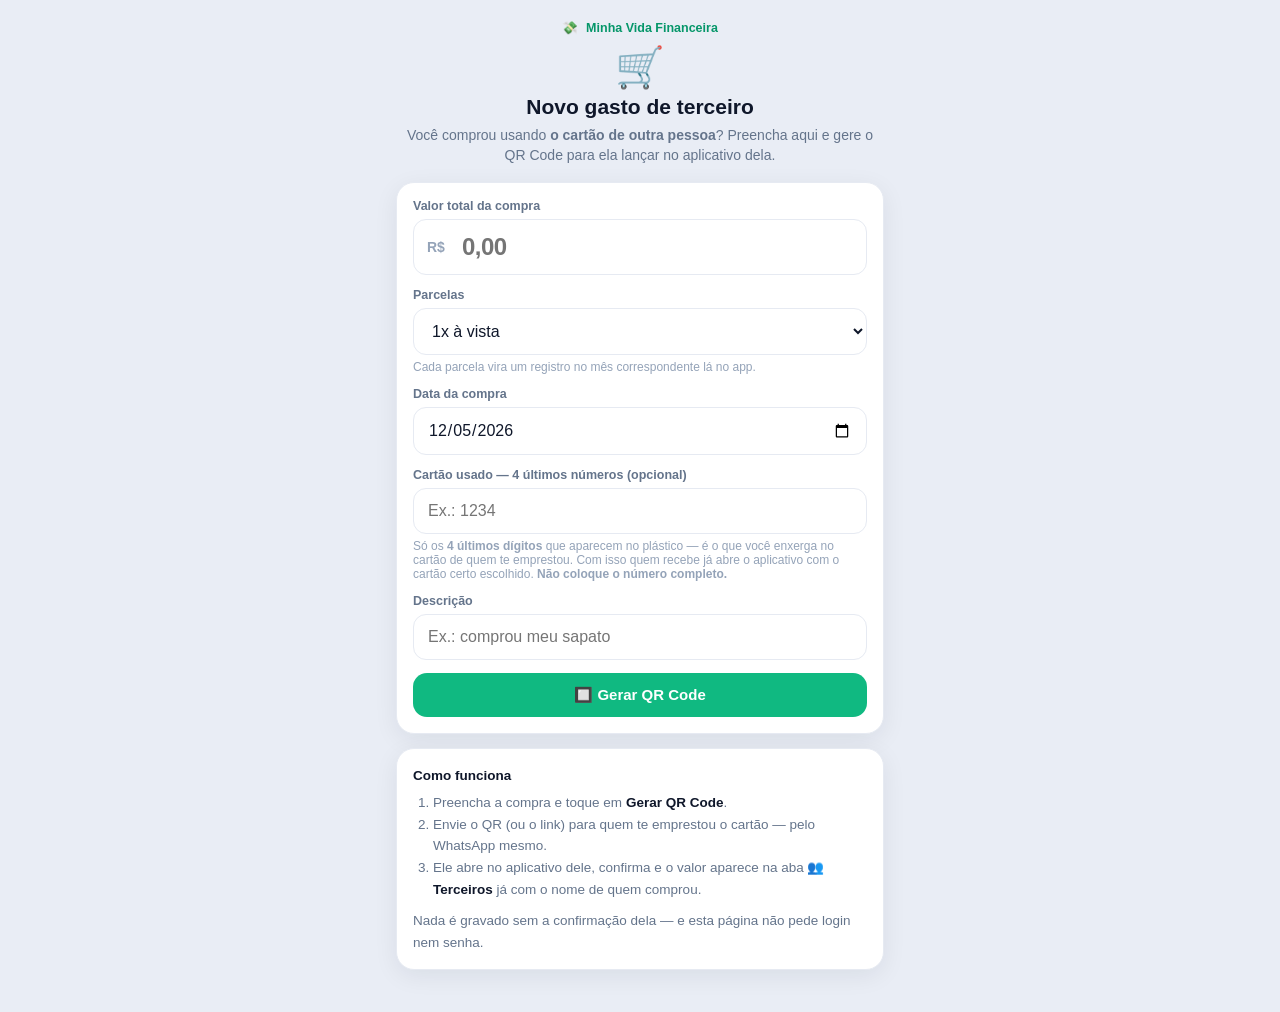
==== commit a454829a: "v1.14.0: compra guarda as DUAS datas + cartao dentro do link de terceiro Bug: ao lancar no cartao a " ====
--- a/terceiro.html
+++ b/terceiro.html
@@ -72,6 +72,14 @@
       </div>
 
       <div class="field">
+        <label for="cf">Cartão usado — 4 últimos números (opcional)</label>
+        <input id="cf" name="cf" inputmode="numeric" maxlength="4" placeholder="Ex.: 1234" autocomplete="off">
+        <div class="hint">Só os <b>4 últimos dígitos</b> que aparecem no plástico — é o que
+          você enxerga no cartão de quem te emprestou. Com isso quem recebe já abre o
+          aplicativo com o cartão certo escolhido. <b>Não coloque o número completo.</b></div>
+      </div>
+
+      <div class="field">
         <label for="d">Descrição</label>
         <input id="d" name="d" maxlength="80" placeholder="Ex.: comprou meu sapato" autocomplete="off">
       </div>
@@ -190,9 +198,9 @@
   /* ---------------- QR ---------------- */
   var linkAtual = "", textoAtual = "", qrObj = null;
 
-  function resumo(total, n, iso, desc) {
+  function resumo(total, n, iso, desc, cf) {
     return (desc ? desc + " · " : "") + fmt(total) + (n > 1 ? " em " + n + "x" : "") +
-           " · " + dataBR(iso);
+           " · " + dataBR(iso) + (cf ? " · cartão •" + cf : "");
   }
 
   $("#tgForm").addEventListener("submit", function (e) {
@@ -202,11 +210,15 @@
     var n = Number(p.value) || 1;
     var iso = dt.value || hoje();
     var desc = String(d.value || "").trim().slice(0, 80);
+    /* v1.14.0: 4 últimos números do cartão — é o que está impresso no
+       plástico, então dá para o terceiro preencher. Opcional. */
+    var cf = String($("#cf").value || "").replace(/\D/g, "").slice(0, 4);
 
     var qs = "?v=" + total + "&dt=" + encodeURIComponent(iso) +
-             "&p=" + n + (desc ? "&d=" + encodeURIComponent(desc) : "");
+             "&p=" + n + (cf ? "&cf=" + encodeURIComponent(cf) : "") +
+             (desc ? "&d=" + encodeURIComponent(desc) : "");
     linkAtual = baseApp() + "#/receber" + qs;
-    textoAtual = "Gasto de terceiro: " + resumo(total, n, iso, desc);
+    textoAtual = "Gasto de terceiro: " + resumo(total, n, iso, desc, cf);
 
     try {
       qrObj = qrcode(0, "M");
@@ -219,7 +231,7 @@
       $("#btSave").href = "#";
     }
 
-    $("#qrResumo").textContent = resumo(total, n, iso, desc);
+    $("#qrResumo").textContent = resumo(total, n, iso, desc, cf);
     $("#qrLinkOut").value = linkAtual;
     $("#qrBox").hidden = false;
     $("#qrOk").textContent = "";
--- a/styles.css
+++ b/styles.css
@@ -264,6 +264,21 @@
   position: relative;
 }
 .cc-actions button::after { content: ""; position: absolute; inset: -7px; }
+/* etiqueta do tipo no rosto do cartão: crédito · vale (VR/VA) · empréstimo */
+.cc-badge {
+  display: inline-block; font-size: 10.5px; font-weight: 800;
+  text-transform: uppercase; letter-spacing: .7px;
+  background: rgba(255,255,255,.22); color: #fff;
+  border-radius: 999px; padding: 3px 9px; margin-bottom: 7px;
+}
+/* botão dentro do cartão (ex.: lançar o crédito do VR/VA do mês) */
+.cc-btn {
+  display: block; width: 100%; margin-top: 11px; border: 0;
+  background: rgba(255,255,255,.95); color: var(--ink);
+  font-weight: 700; font-size: 13px;
+  border-radius: 11px; padding: 10px; text-align: center;
+}
+.cc-btn:active { transform: scale(.985); }
 .bar { height: 7px; border-radius: 99px; background: rgba(255,255,255,.25); margin-top: 12px; overflow: hidden; }
 .bar > i { display: block; height: 100%; background: #fff; border-radius: 99px; }
 .bar-lbl { font-size: 11.5px; opacity: .85; margin-top: 6px; }
@@ -392,6 +407,22 @@
 .field input:focus, .field select:focus, .field textarea:focus { border-color: var(--brand); }
 .field textarea { min-height: 70px; resize: vertical; }
 .field .hint { font-size: 12px; color: var(--ink-3); margin-top: 5px; }
+
+/* aviso do ciclo da fatura (v1.9.2): em qual fatura a compra cai
+   e onde as parcelas vão nascer */
+.ciclo {
+  margin-top: 10px;
+  border: 1px solid var(--line);
+  border-left: 3px solid var(--blue);
+  background: var(--blue-soft);
+  border-radius: 10px;
+  padding: 9px 11px;
+  font-size: 12.5px;
+  line-height: 1.5;
+  color: var(--ink-2);
+}
+.ciclo b { color: var(--ink); }
+.ciclo .dica { display: block; margin-top: 5px; font-size: 11.5px; color: var(--ink-3); }
 .row2 { display: grid; grid-template-columns: 1fr 1fr; gap: 10px; }
 .row3 { display: grid; grid-template-columns: 1fr 1fr 1fr; gap: 10px; }
 
@@ -973,3 +1004,67 @@
   color: var(--ink-2);
   border-color: transparent;
 }
+
+/* ============ v1.14.0: data da compra ao lado do vencimento ============
+   A parcela de cartão é datada no vencimento da fatura; o pill mostra o
+   dia em que a compra foi feita, que é o que o usuário digitou. */
+.pill.bought-pill {
+  background: rgba(16, 185, 129, 0.14);
+  color: #047857;
+  border-color: transparent;
+}
+
+/* ============ v1.13.0: conciliação com o extrato ============ */
+.conc-barra-wrap { margin: 10px 0 4px; }
+.conc-barra-linha {
+  display: flex; justify-content: space-between;
+  font-size: 12.5px; color: var(--ink-2); margin-bottom: 5px;
+}
+.conc-barra {
+  height: 8px; border-radius: 999px;
+  background: rgba(0, 0, 0, 0.07); overflow: hidden;
+}
+.conc-barra i {
+  display: block; height: 100%; border-radius: 999px;
+  transition: width .3s ease;
+}
+.conc-acoes { display: flex; gap: 8px; margin: 10px 0 4px; }
+.conc-acoes .btn { flex: 1; margin-top: 0; }
+
+/* a linha da conferência: toque inteiro, ☐/☑ à esquerda */
+.conc-rows { display: flex; flex-direction: column; gap: 6px; }
+.conc-row {
+  display: flex; align-items: center; gap: 10px; width: 100%;
+  text-align: left; background: #fff; border: 1px solid var(--line);
+  border-radius: 12px; padding: 10px 12px; cursor: pointer;
+  font: inherit; color: inherit; transition: background .15s, border-color .15s;
+}
+.conc-row:active { transform: scale(.995); }
+.conc-row.feito { background: var(--in-soft); border-color: rgba(22, 163, 74, .35); }
+.conc-caixa {
+  flex: 0 0 24px; width: 24px; height: 24px; border-radius: 7px;
+  border: 2px solid var(--ink-3); display: flex; align-items: center;
+  justify-content: center; font-size: 14px; color: #fff; line-height: 1;
+}
+.conc-row.feito .conc-caixa { background: var(--in); border-color: var(--in); }
+.conc-txt { flex: 1; min-width: 0; display: flex; flex-direction: column; gap: 2px; }
+.conc-desc {
+  font-weight: 600; font-size: 14px;
+  white-space: nowrap; overflow: hidden; text-overflow: ellipsis;
+}
+.conc-sub { font-size: 11.5px; color: var(--ink-2); }
+.conc-ok { color: var(--in); font-weight: 700; }
+.conc-val { font-weight: 700; font-size: 14px; white-space: nowrap; }
+.conc-val.g { color: var(--in); }
+.conc-val.r { color: var(--out); }
+
+/* dica de baixo da folha */
+.conc-dica {
+  margin: 12px 0 4px; font-size: 12.5px; color: var(--ink-2);
+  background: var(--bg); border-radius: 10px; padding: 10px 12px;
+  line-height: 1.5;
+}
+.conc-dica b { color: var(--ink); }
+/* o nav de mês da folha fica centralizado e mais discreto */
+.conc-nav { display: flex; justify-content: center; margin: 6px 0 2px; }
+.conc-nav .month-nav { border: 0; padding: 0; background: none; }
